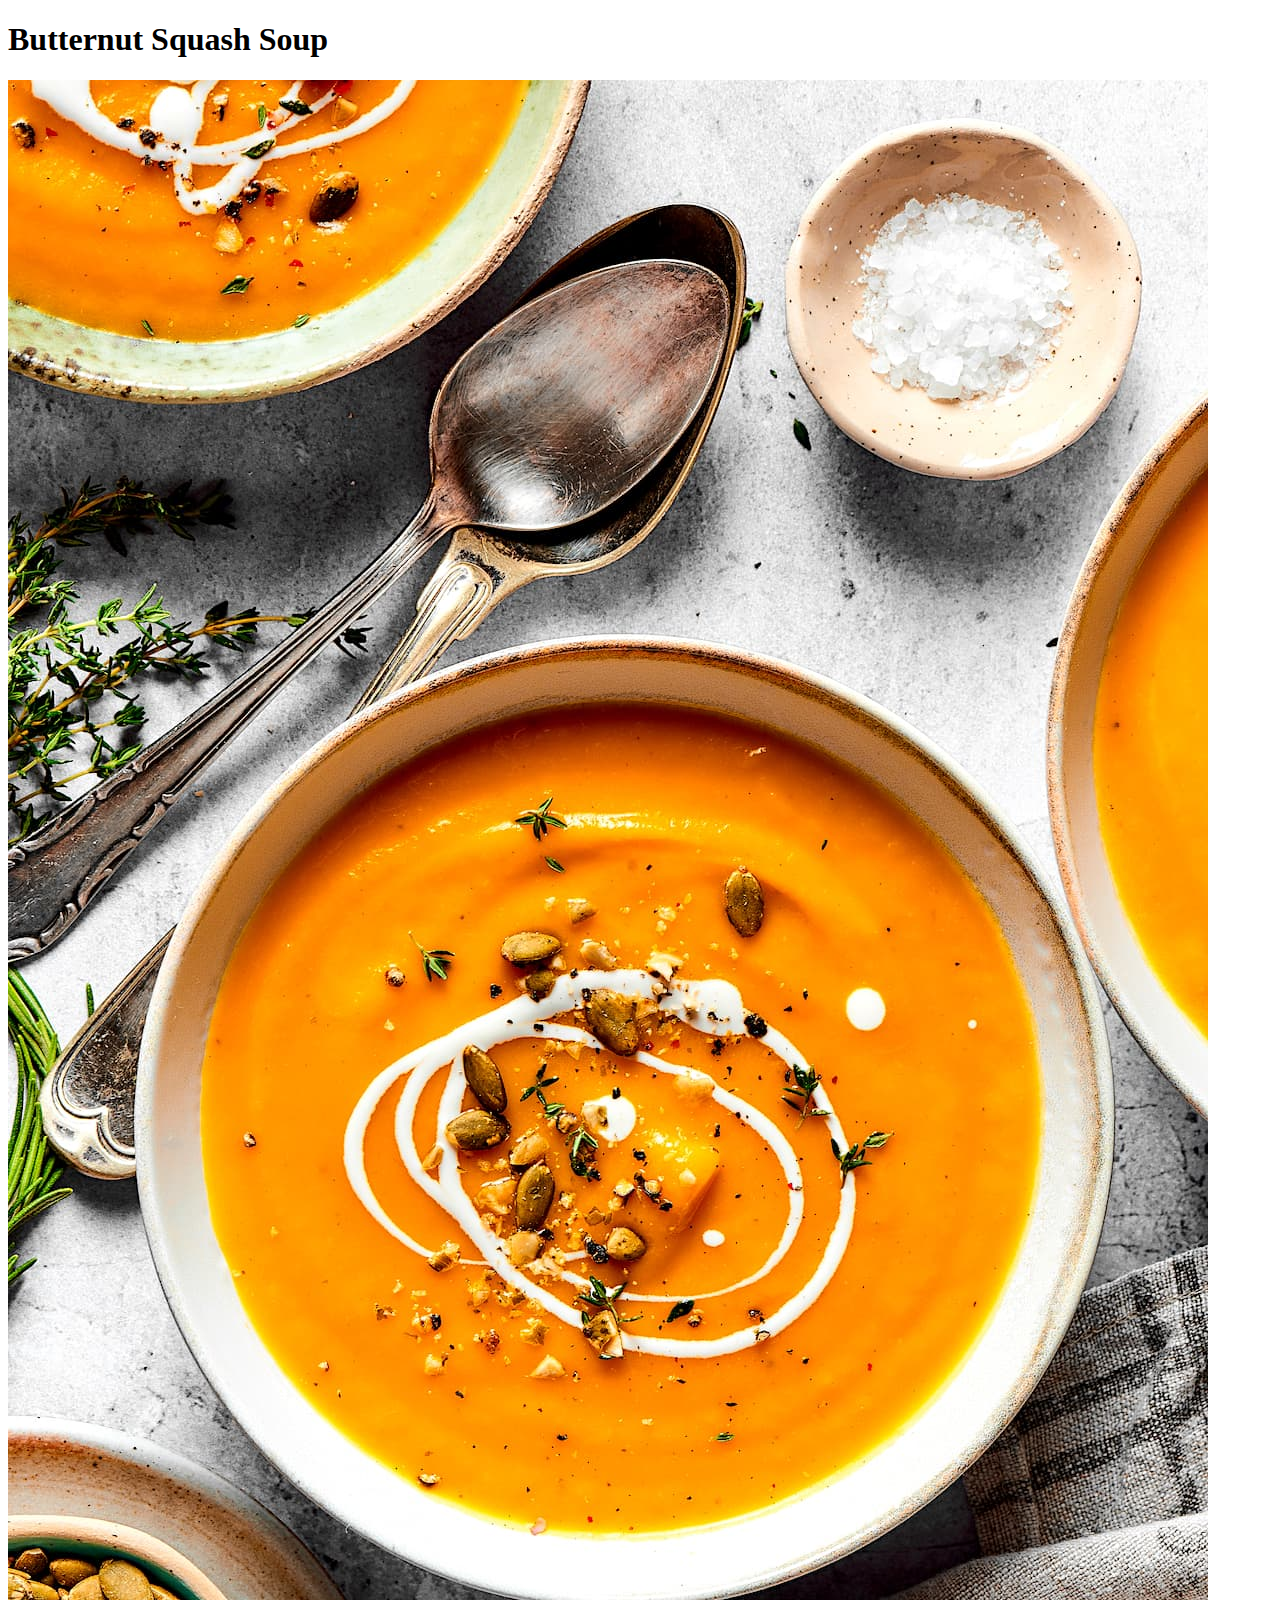
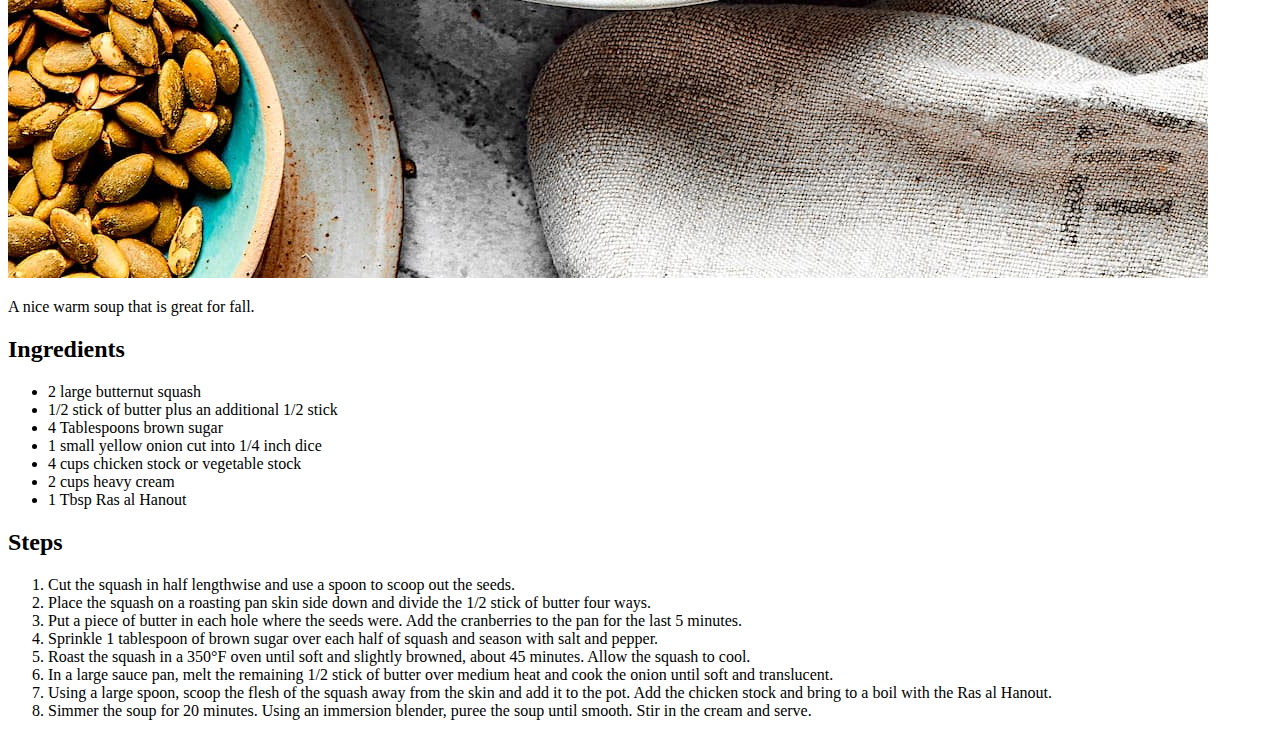
==== recipes/butternutsquashsoup.html @ c99768a0 "add butternutsquashsoup recipe with image and link" ====
<!DOCTYPE html>
<html lang="en">
<head>
    <meta charset="UTF-8">
    <meta name="viewport" content="width=device-width, initial-scale=1.0">
    <title>Butternut Squash Soup</title>
</head>
<body>
    <h1>Butternut Squash Soup</h1>
    <img src="../img/butternutsquashsoup.jpeg" alt="Soup served in a bowl plated with a spoon to its side">
    <p>
        A nice warm soup that is great for fall.
    </p>
    <h2>Ingredients</h2>
    <p>
        <ul>
            <li>2 large butternut squash</li>
            <li>1/2 stick of butter plus an additional 1/2 stick</li>
            <li>4 Tablespoons brown sugar</li>
            <li>1 small yellow onion cut into 1/4 inch dice</li>
            <li>4 cups chicken stock or vegetable stock</li>
            <li>2 cups heavy cream</li>
            <li>1 Tbsp Ras al Hanout</li>
        </ul>
    </p>
    <h2>Steps</h2>
    <p>
        <ol>
            <li>Cut the squash in half lengthwise and use a spoon to scoop out the seeds.</li>
            <li> Place the squash on a roasting pan skin side down and divide the 1/2 stick of butter four ways.</li>
            <li>Put a piece of butter in each hole where the seeds were. Add the cranberries to the pan for the last 5 minutes.</li>
            <li>Sprinkle 1 tablespoon of brown sugar over each half of squash and season with salt and pepper.</li>
            <li>Roast the squash in a 350°F oven until soft and slightly browned, about 45 minutes. Allow the squash to cool.</li>
            <li>In a large sauce pan, melt the remaining 1/2 stick of butter over medium heat and cook the onion until soft and translucent.</li>
            <li>Using a large spoon, scoop the flesh of the squash away from the skin and add it to the pot. Add the chicken stock and bring to a boil with the Ras al Hanout.</li>
            <li>Simmer the soup for 20 minutes. Using an immersion blender, puree the soup until smooth. Stir in the cream and serve.</li>
        </ol>
    </p>
</body>
</html>
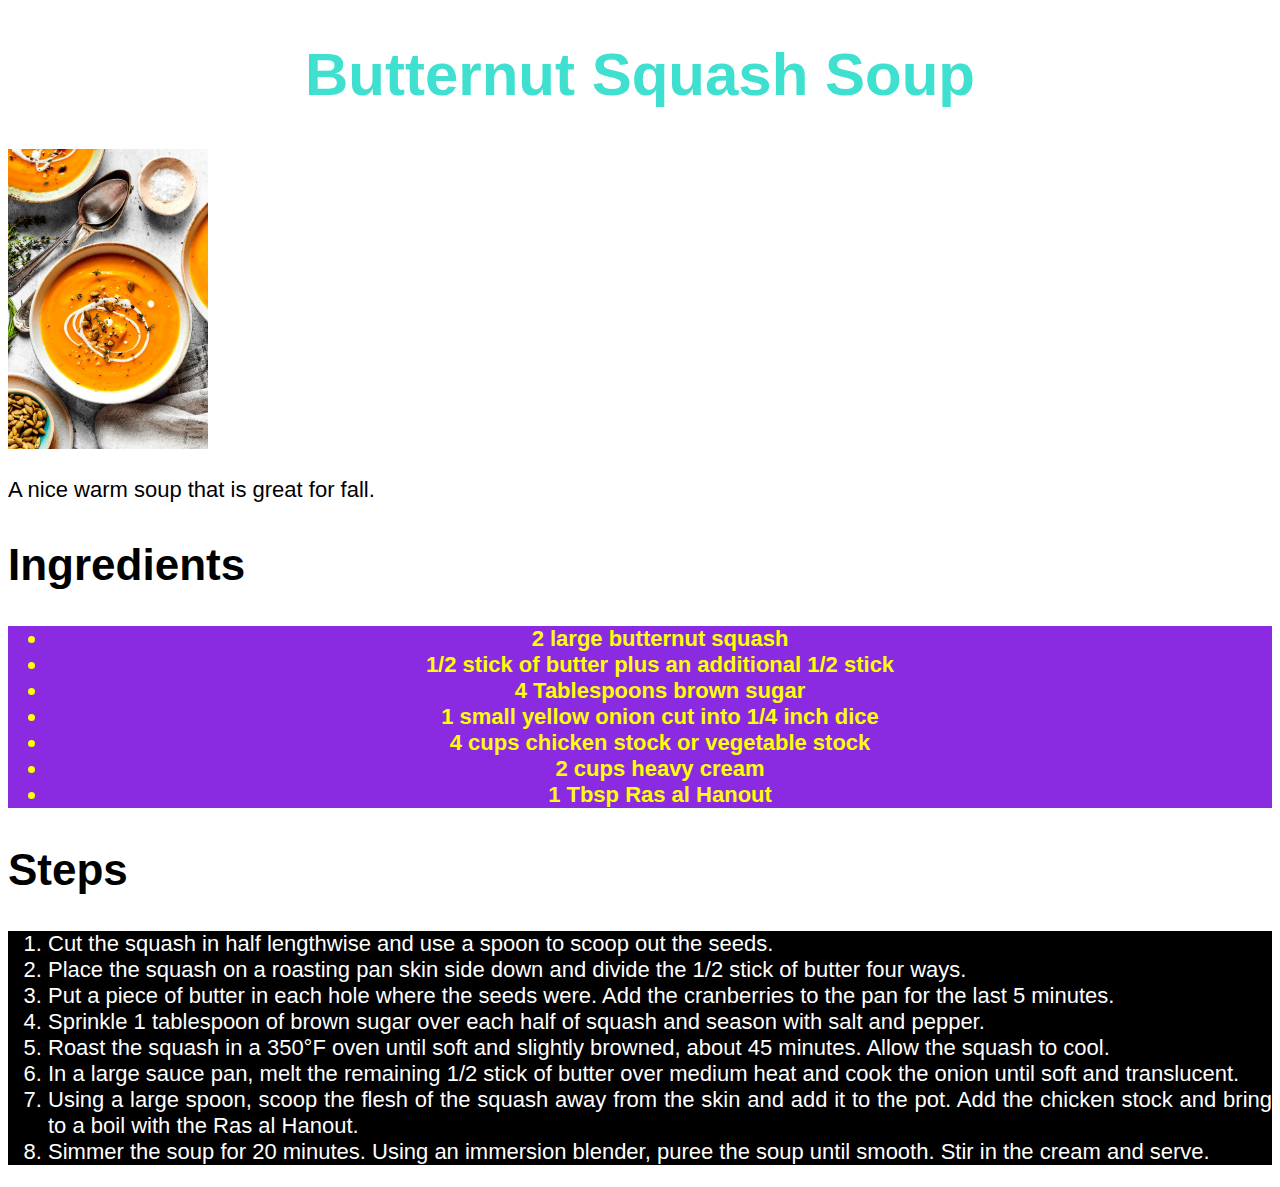
==== commit 86df74dd: "add style classes for recipes" ====
--- a/recipes/butternutsquashsoup.html
+++ b/recipes/butternutsquashsoup.html
@@ -4,16 +4,17 @@
     <meta charset="UTF-8">
     <meta name="viewport" content="width=device-width, initial-scale=1.0">
     <title>Butternut Squash Soup</title>
+    <link rel="stylesheet" href="../style.css">
 </head>
 <body>
-    <h1>Butternut Squash Soup</h1>
-    <img src="../img/butternutsquashsoup.jpeg" alt="Soup served in a bowl plated with a spoon to its side">
+    <h1 class="title">Butternut Squash Soup</h1>
+    <img class="recipeimage" src="../img/butternutsquashsoup.jpeg" alt="Soup served in a bowl plated with a spoon to its side">
     <p>
         A nice warm soup that is great for fall.
     </p>
-    <h2>Ingredients</h2>
+    <h2 class="header">Ingredients</h2>
     <p>
-        <ul>
+        <ul class="ingredients">
             <li>2 large butternut squash</li>
             <li>1/2 stick of butter plus an additional 1/2 stick</li>
             <li>4 Tablespoons brown sugar</li>
@@ -23,9 +24,9 @@
             <li>1 Tbsp Ras al Hanout</li>
         </ul>
     </p>
-    <h2>Steps</h2>
+    <h2 class="header">Steps</h2>
     <p>
-        <ol>
+        <ol class="steps">
             <li>Cut the squash in half lengthwise and use a spoon to scoop out the seeds.</li>
             <li> Place the squash on a roasting pan skin side down and divide the 1/2 stick of butter four ways.</li>
             <li>Put a piece of butter in each hole where the seeds were. Add the cranberries to the pan for the last 5 minutes.</li>
--- a/style.css
+++ b/style.css
@@ -0,0 +1,42 @@
+* {
+    font-family: Verdana, Geneva, Tahoma, sans-serif;
+    font-size: 22px;
+}
+
+.title{
+    font-size: 60px;
+    font-weight: bold;
+    text-align: center;
+    color: turquoise;
+}
+
+.header{
+    font-size: 44px;
+    font-weight: bolder;
+}
+
+.recipelist{
+   font-weight: bold;
+   background-color: aliceblue;
+   color: cornflowerblue;
+   text-align: center;
+}
+
+.ingredients{
+    font-weight: bold;
+    background-color: blueviolet;
+    color: yellow;
+    text-align: center;
+}
+
+.steps{
+    font-weight: 50;
+    background-color: black;
+    color: white;
+    text-align: justify;
+}
+
+.recipeimage{
+    height: auto;
+    width: 200px;
+}